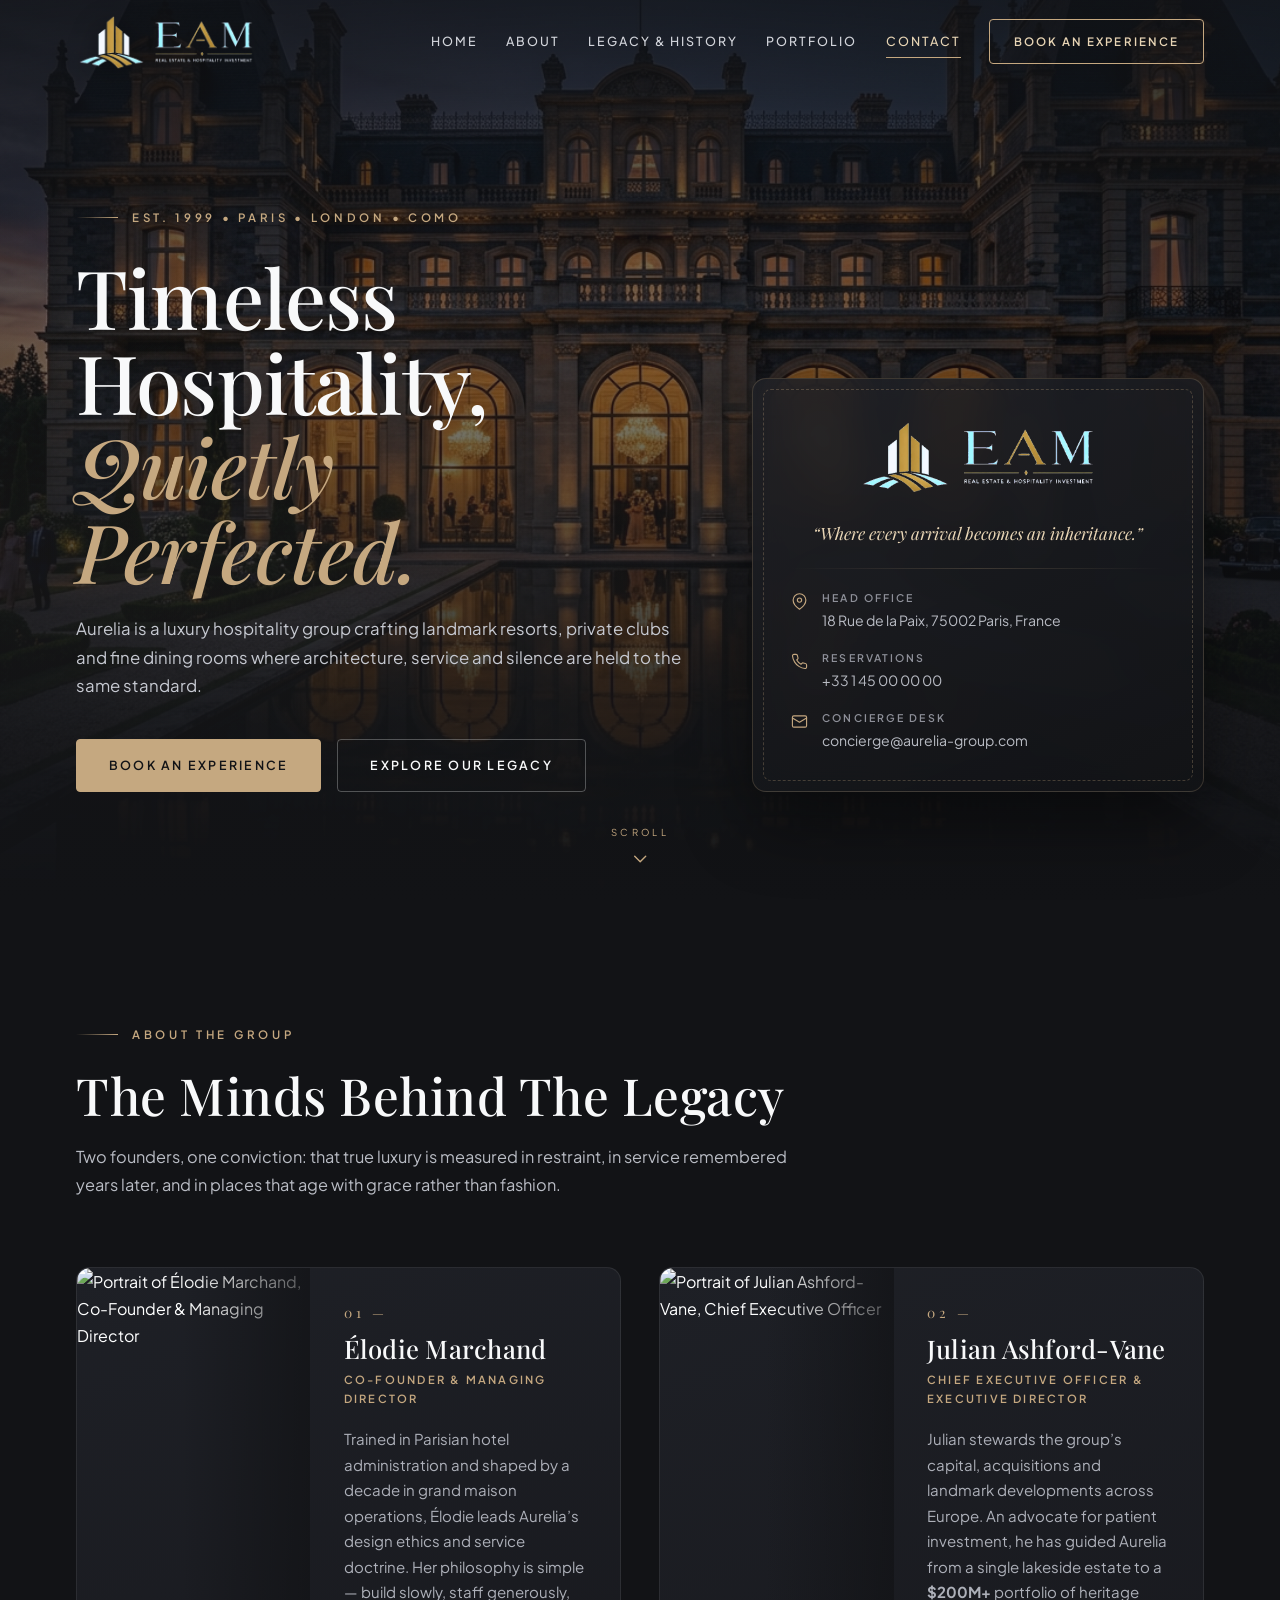
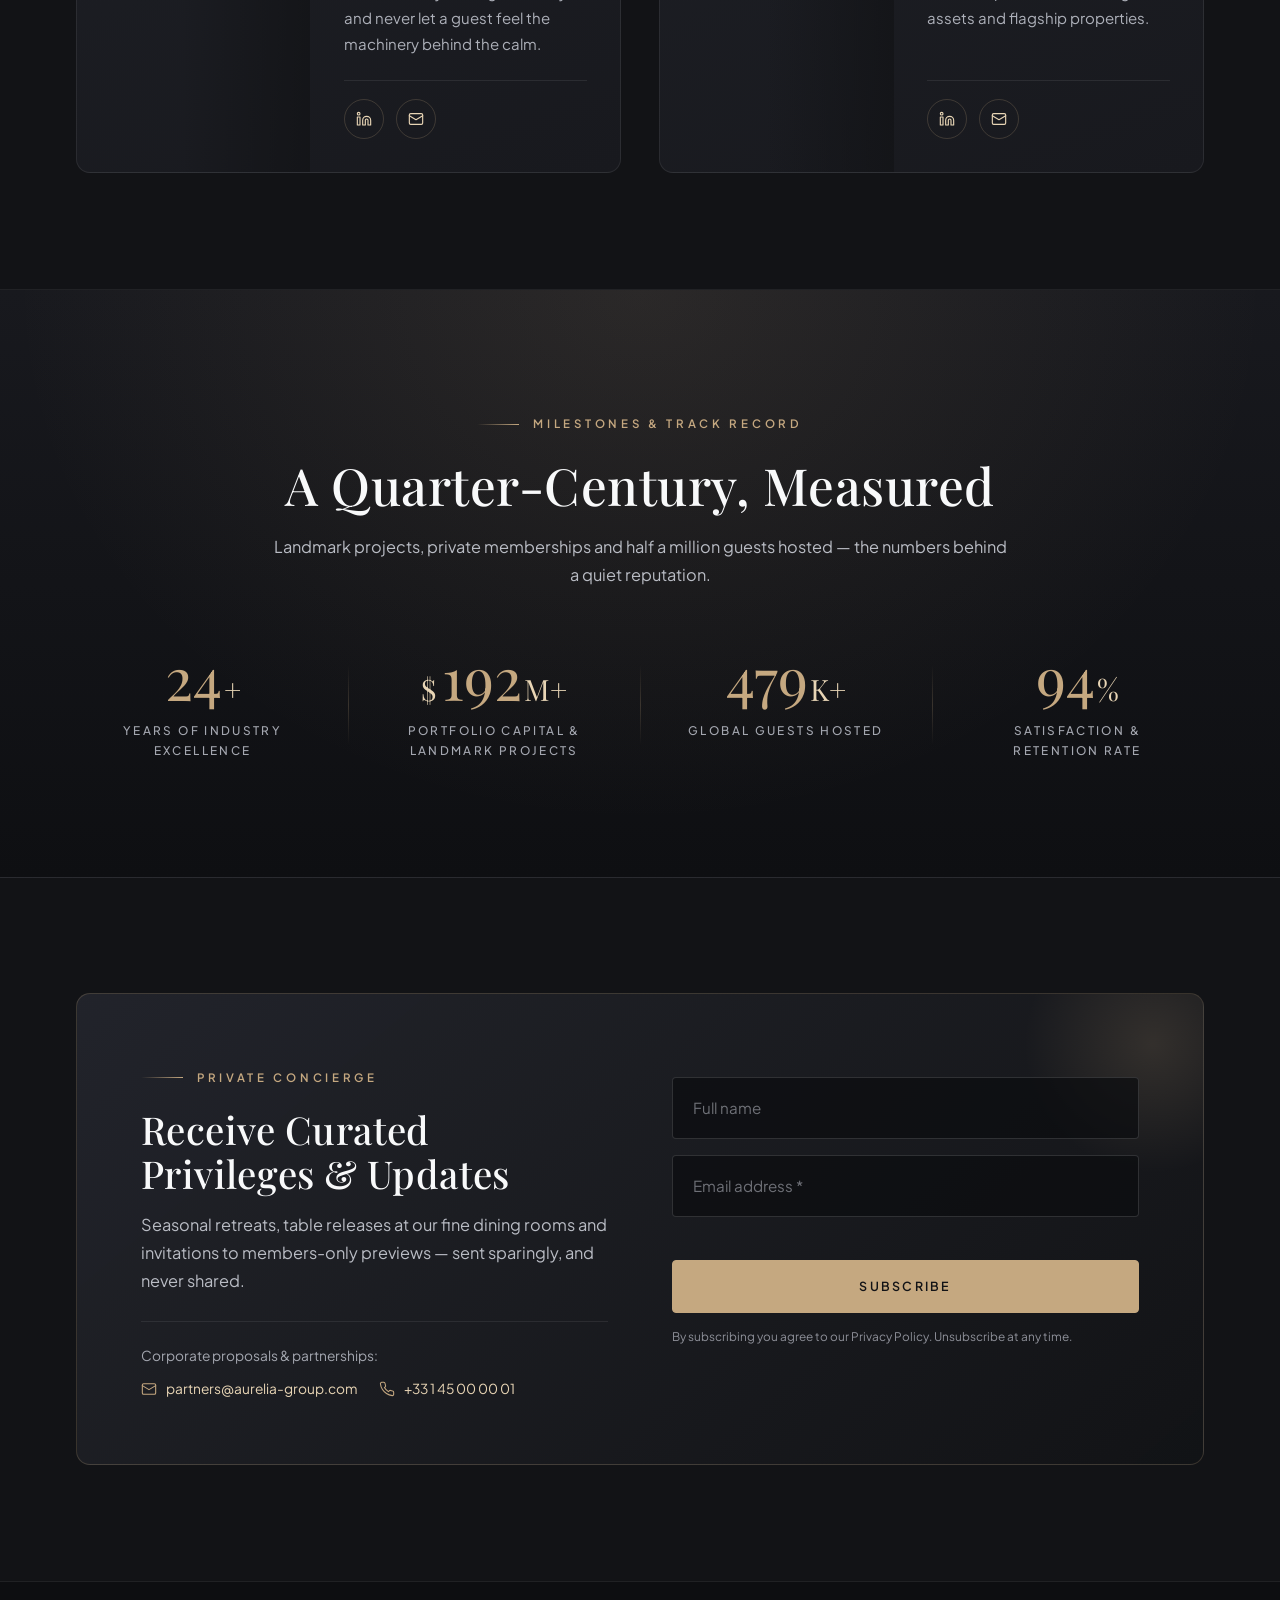
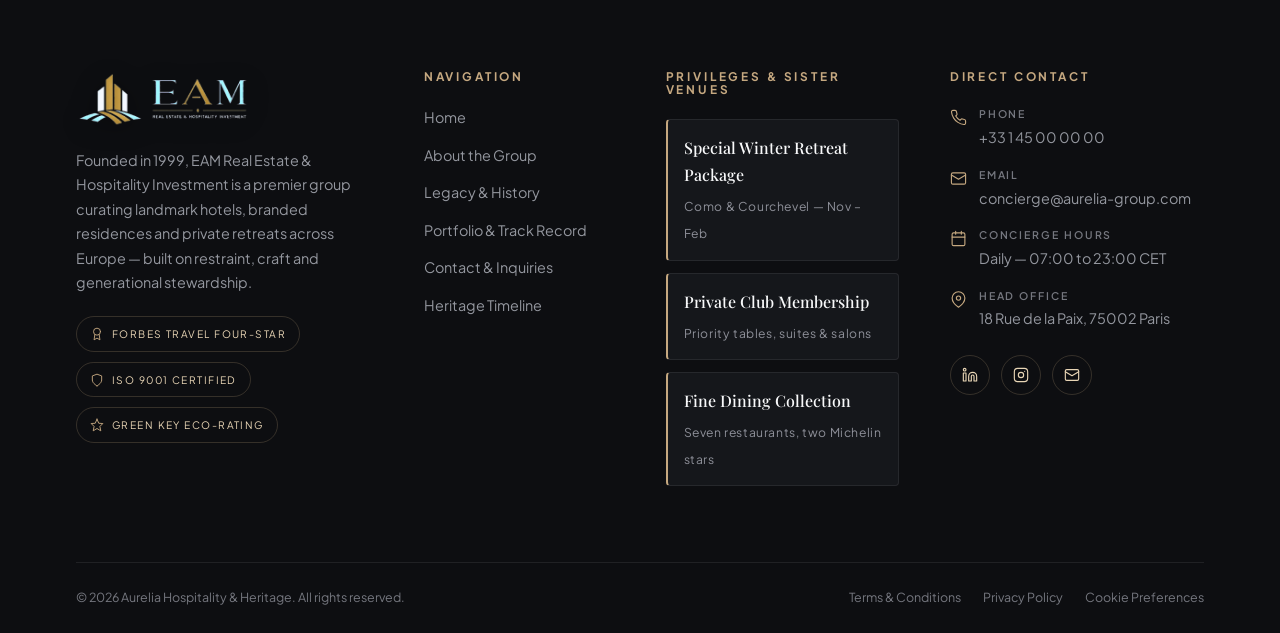
==== index.html @ 0851bfd4 "add" ====
<!DOCTYPE html>
<html lang="en">
<head>
  <meta charset="UTF-8" />
  <meta name="viewport" content="width=device-width, initial-scale=1" />
  <title>Aurelia Hospitality &amp; Heritage &mdash; Quiet Luxury Since 1999</title>
  <meta name="description" content="Aurelia Hospitality &amp; Heritage is a luxury hospitality group delivering landmark resorts, private clubs and fine dining across Paris, London and Como. 25 years of timeless hospitality." />

  <!-- Fonts -->
  <link rel="preconnect" href="https://fonts.googleapis.com" />
  <link rel="preconnect" href="https://fonts.gstatic.com" crossorigin />
  <link href="https://fonts.googleapis.com/css2?family=Playfair+Display:ital,wght@0,400;0,500;0,600;1,400;1,500&family=Plus+Jakarta+Sans:wght@300;400;500;600;700&display=swap" rel="stylesheet" />

  <!-- Styles -->
  <link rel="stylesheet" href="css/style.css" />
  <link rel="stylesheet" href="css/responsive.css" />
  <link rel="icon" href="assets/images/logo.svg" type="image/svg+xml" />
  <noscript>
    <style>.reveal { opacity: 1 !important; transform: none !important; }</style>
  </noscript>
</head>
<body id="top">

  <!-- ============================= HEADER ============================= -->
  <header class="nav" id="navbar">
    <div class="nav__inner">
      <a class="nav__brand" href="index.html" aria-label="EAM Real Estate &amp; Hospitality Investment &mdash; home">
        <img class="nav__logo" src="assets/images/eam-horizontal-platinum-gold.png" alt="EAM Real Estate &amp; Hospitality Investment" width="280" height="66" />
      </a>

      <nav class="nav__menu" id="navMenu" aria-label="Primary">
        <a class="nav__link is-active" href="index.html">Home</a>
        <a class="nav__link" href="#about">About</a>
        <a class="nav__link" href="history.html">Legacy &amp; History</a>
        <a class="nav__link" href="#portfolio">Portfolio</a>
        <a class="nav__link" href="#contact">Contact</a>
        <a class="btn nav__cta" href="#contact">Book an Experience</a>
      </nav>

      <button class="nav__toggle" id="navToggle" type="button" aria-label="Open menu" aria-expanded="false" aria-controls="navMenu">
        <span></span><span></span><span></span>
      </button>
    </div>
  </header>
  <div class="nav__scrim" id="navScrim"></div>

  <main>

    <!-- ============================= HERO ============================= -->
    <section class="hero" id="home">
      <div class="hero__media" role="img" aria-label="Illuminated facade of a luxury hotel at dusk"></div>
      <div class="hero__overlay"></div>

      <div class="container hero__grid">
        <div class="hero__copy">
          <span class="eyebrow">Est. 1999 &bull; Paris &bull; London &bull; Como</span>
          <h1 class="hero__title">
            Timeless Hospitality,
            <em>Quietly Perfected.</em>
          </h1>
          <p class="hero__text">
            Aurelia is a luxury hospitality group crafting landmark resorts, private clubs and
            fine dining rooms where architecture, service and silence are held to the same standard.
          </p>
          <div class="hero__actions">
            <a class="btn btn--solid" href="#contact">Book an Experience</a>
            <a class="btn btn--ghost" href="history.html">Explore Our Legacy</a>
          </div>
        </div>

        <!-- Integrated company info card -->
        <aside class="info-card" aria-label="Company information">
          <div class="info-card__crest">
            <img src="assets/images/eam-horizontal-platinum-gold.png" alt="EAM Real Estate &amp; Hospitality Investment" width="310" height="72" />
          </div>
          <p class="info-card__tagline">&ldquo;Where every arrival becomes an inheritance.&rdquo;</p>
          <div class="info-card__rule"></div>
          <div class="info-card__meta">
            <div class="meta-row">
              <svg viewBox="0 0 24 24" fill="none" stroke="currentColor" stroke-width="1.6" stroke-linecap="round" stroke-linejoin="round" aria-hidden="true"><path d="M21 10c0 7-9 13-9 13s-9-6-9-13a9 9 0 0 1 18 0z"/><circle cx="12" cy="10" r="3"/></svg>
              <div>
                <strong>Head Office</strong>
                18 Rue de la Paix, 75002 Paris, France
              </div>
            </div>
            <div class="meta-row">
              <svg viewBox="0 0 24 24" fill="none" stroke="currentColor" stroke-width="1.6" stroke-linecap="round" stroke-linejoin="round" aria-hidden="true"><path d="M22 16.92v3a2 2 0 0 1-2.18 2 19.79 19.79 0 0 1-8.63-3.07 19.5 19.5 0 0 1-6-6 19.79 19.79 0 0 1-3.07-8.67A2 2 0 0 1 4.11 2h3a2 2 0 0 1 2 1.72 12.84 12.84 0 0 0 .7 2.81 2 2 0 0 1-.45 2.11L8.09 9.91a16 16 0 0 0 6 6l1.27-1.27a2 2 0 0 1 2.11-.45 12.84 12.84 0 0 0 2.81.7A2 2 0 0 1 22 16.92z"/></svg>
              <div>
                <strong>Reservations</strong>
                <a href="tel:+33145000000">+33 1 45 00 00 00</a>
              </div>
            </div>
            <div class="meta-row">
              <svg viewBox="0 0 24 24" fill="none" stroke="currentColor" stroke-width="1.6" stroke-linecap="round" stroke-linejoin="round" aria-hidden="true"><rect x="2" y="4" width="20" height="16" rx="2"/><path d="m22 7-10 6L2 7"/></svg>
              <div>
                <strong>Concierge Desk</strong>
                <a href="mailto:concierge@aurelia-group.com">concierge@aurelia-group.com</a>
              </div>
            </div>
          </div>
        </aside>
      </div>

      <a class="scroll-cue" id="scrollCue" href="#about" aria-label="Scroll to next section">
        <span>Scroll</span>
        <svg viewBox="0 0 24 24" fill="none" stroke="currentColor" stroke-width="1.5" stroke-linecap="round" stroke-linejoin="round" aria-hidden="true"><polyline points="6 9 12 15 18 9"/></svg>
      </a>
    </section>

    <!-- ======================= LEADERSHIP / ABOUT ======================= -->
    <section class="section leadership" id="about">
      <div class="container">
        <header class="leadership__head reveal">
          <span class="eyebrow">About the Group</span>
          <h2 class="section-title">The Minds Behind The Legacy</h2>
          <p class="section-lead">
            Two founders, one conviction: that true luxury is measured in restraint, in service
            remembered years later, and in places that age with grace rather than fashion.
          </p>
        </header>

        <div class="directors">
          <!-- Director 1 -->
          <article class="director reveal">
            <div class="director__photo">
              <img src="https://images.unsplash.com/photo-1573496359142-b8d87734a5a2?auto=format&amp;fit=crop&amp;w=900&amp;q=80"
                   alt="Portrait of &Eacute;lodie Marchand, Co-Founder &amp; Managing Director" loading="lazy" width="600" height="800" />
            </div>
            <div class="director__body">
              <span class="director__index">01 &mdash;</span>
              <h3 class="director__name">&Eacute;lodie Marchand</h3>
              <p class="director__role">Co-Founder &amp; Managing Director</p>
              <p class="director__bio">
                Trained in Parisian hotel administration and shaped by a decade in grand maison
                operations, &Eacute;lodie leads Aurelia&rsquo;s design ethics and service doctrine. Her
                philosophy is simple &mdash; build slowly, staff generously, and never let a guest
                feel the machinery behind the calm.
              </p>
              <div class="director__links">
                <a class="icon-link" href="https://www.linkedin.com/" target="_blank" rel="noopener" aria-label="&Eacute;lodie Marchand on LinkedIn">
                  <svg viewBox="0 0 24 24" fill="none" stroke="currentColor" stroke-width="1.7" stroke-linecap="round" stroke-linejoin="round" aria-hidden="true"><path d="M16 8a6 6 0 0 1 6 6v7h-4v-7a2 2 0 0 0-4 0v7h-4v-7a6 6 0 0 1 6-6z"/><rect x="2" y="9" width="4" height="12"/><circle cx="4" cy="4" r="2"/></svg>
                </a>
                <a class="icon-link" href="mailto:elodie@aurelia-group.com" aria-label="Email &Eacute;lodie Marchand">
                  <svg viewBox="0 0 24 24" fill="none" stroke="currentColor" stroke-width="1.7" stroke-linecap="round" stroke-linejoin="round" aria-hidden="true"><rect x="2" y="4" width="20" height="16" rx="2"/><path d="m22 7-10 6L2 7"/></svg>
                </a>
              </div>
            </div>
          </article>

          <!-- Director 2 -->
          <article class="director reveal">
            <div class="director__photo">
              <img src="https://images.unsplash.com/photo-1560250097-0b93528c311a?auto=format&amp;fit=crop&amp;w=900&amp;q=80"
                   alt="Portrait of Julian Ashford-Vane, Chief Executive Officer" loading="lazy" width="600" height="800" />
            </div>
            <div class="director__body">
              <span class="director__index">02 &mdash;</span>
              <h3 class="director__name">Julian Ashford-Vane</h3>
              <p class="director__role">Chief Executive Officer &amp; Executive Director</p>
              <p class="director__bio">
                Julian stewards the group&rsquo;s capital, acquisitions and landmark developments
                across Europe. An advocate for patient investment, he has guided Aurelia from a
                single lakeside estate to a <strong>$200M+</strong> portfolio of heritage assets
                and flagship properties.
              </p>
              <div class="director__links">
                <a class="icon-link" href="https://www.linkedin.com/" target="_blank" rel="noopener" aria-label="Julian Ashford-Vane on LinkedIn">
                  <svg viewBox="0 0 24 24" fill="none" stroke="currentColor" stroke-width="1.7" stroke-linecap="round" stroke-linejoin="round" aria-hidden="true"><path d="M16 8a6 6 0 0 1 6 6v7h-4v-7a2 2 0 0 0-4 0v7h-4v-7a6 6 0 0 1 6-6z"/><rect x="2" y="9" width="4" height="12"/><circle cx="4" cy="4" r="2"/></svg>
                </a>
                <a class="icon-link" href="mailto:julian@aurelia-group.com" aria-label="Email Julian Ashford-Vane">
                  <svg viewBox="0 0 24 24" fill="none" stroke="currentColor" stroke-width="1.7" stroke-linecap="round" stroke-linejoin="round" aria-hidden="true"><rect x="2" y="4" width="20" height="16" rx="2"/><path d="m22 7-10 6L2 7"/></svg>
                </a>
              </div>
            </div>
          </article>
        </div>
      </div>
    </section>

    <!-- ======================= STATS / TRACK RECORD ======================= -->
    <section class="section stats" id="portfolio">
      <div class="container">
        <header class="stats__head reveal">
          <span class="eyebrow">Milestones &amp; Track Record</span>
          <h2 class="section-title">A Quarter-Century, Measured</h2>
          <p class="section-lead" style="margin-inline:auto;">
            Landmark projects, private memberships and half a million guests hosted &mdash;
            the numbers behind a quiet reputation.
          </p>
        </header>

        <div class="stats__grid" id="counters">
          <div class="stat reveal">
            <p class="stat__value">
              <span class="counter" data-target="25">0</span><span class="stat__suffix">+</span>
            </p>
            <p class="stat__label">Years of Industry Excellence</p>
          </div>
          <div class="stat reveal">
            <p class="stat__value">
              <span class="stat__suffix" style="margin-right:4px;">$</span><span class="counter" data-target="200">0</span><span class="stat__suffix">M+</span>
            </p>
            <p class="stat__label">Portfolio Capital &amp; Landmark Projects</p>
          </div>
          <div class="stat reveal">
            <p class="stat__value">
              <span class="counter" data-target="500">0</span><span class="stat__suffix">K+</span>
            </p>
            <p class="stat__label">Global Guests Hosted</p>
          </div>
          <div class="stat reveal">
            <p class="stat__value">
              <span class="counter" data-target="98">0</span><span class="stat__suffix">%</span>
            </p>
            <p class="stat__label">Satisfaction &amp; Retention Rate</p>
          </div>
        </div>
      </div>
    </section>

    <!-- ==================== NEWSLETTER / CONCIERGE ==================== -->
    <section class="section concierge" id="contact">
      <div class="container">
        <div class="concierge__card reveal">
          <div class="concierge__intro">
            <span class="eyebrow">Private Concierge</span>
            <h2 class="concierge__title">Receive Curated Privileges &amp; Updates</h2>
            <p class="section-lead">
              Seasonal retreats, table releases at our fine dining rooms and invitations to
              members-only previews &mdash; sent sparingly, and never shared.
            </p>
            <div class="concierge__support">
              <span>Corporate proposals &amp; partnerships:</span>
              <a href="mailto:partners@aurelia-group.com">
                <svg viewBox="0 0 24 24" fill="none" stroke="currentColor" stroke-width="1.6" stroke-linecap="round" stroke-linejoin="round" aria-hidden="true"><rect x="2" y="4" width="20" height="16" rx="2"/><path d="m22 7-10 6L2 7"/></svg>
                partners@aurelia-group.com
              </a>
              <a href="tel:+33145000001">
                <svg viewBox="0 0 24 24" fill="none" stroke="currentColor" stroke-width="1.6" stroke-linecap="round" stroke-linejoin="round" aria-hidden="true"><path d="M22 16.92v3a2 2 0 0 1-2.18 2 19.79 19.79 0 0 1-8.63-3.07 19.5 19.5 0 0 1-6-6 19.79 19.79 0 0 1-3.07-8.67A2 2 0 0 1 4.11 2h3a2 2 0 0 1 2 1.72 12.84 12.84 0 0 0 .7 2.81 2 2 0 0 1-.45 2.11L8.09 9.91a16 16 0 0 0 6 6l1.27-1.27a2 2 0 0 1 2.11-.45 12.84 12.84 0 0 0 2.81.7A2 2 0 0 1 22 16.92z"/></svg>
                +33 1 45 00 00 01
              </a>
            </div>
          </div>

          <form class="subscribe" id="newsletterForm" novalidate>
            <div class="field">
              <label for="nlName" style="position:absolute;width:1px;height:1px;overflow:hidden;clip:rect(0 0 0 0);">Full name</label>
              <input type="text" id="nlName" name="name" placeholder="Full name" autocomplete="name" />
            </div>
            <div class="field" id="emailField">
              <label for="nlEmail" style="position:absolute;width:1px;height:1px;overflow:hidden;clip:rect(0 0 0 0);">Email address</label>
              <input type="email" id="nlEmail" name="email" placeholder="Email address *" autocomplete="email" required aria-describedby="emailError" />
              <span class="field__error" id="emailError" role="alert">Please enter a valid email address.</span>
            </div>
            <button class="btn btn--solid" type="submit" style="width:100%;">Subscribe</button>
            <p class="subscribe__note">By subscribing you agree to our Privacy Policy. Unsubscribe at any time.</p>
            <p class="subscribe__status" id="subscribeStatus" role="status" aria-live="polite"></p>
          </form>
        </div>
      </div>
    </section>

  </main>

  <!-- ============================= FOOTER ============================= -->
  <footer class="footer">
    <div class="container">
      <div class="footer__grid">

        <!-- Col 1 - Brand story -->
        <div>
          <div class="footer__brand">
            <img src="assets/images/eam-horizontal-platinum-gold.png" alt="EAM Real Estate &amp; Hospitality Investment" width="280" height="66" />
          </div>
          <p class="footer__about">
            Founded in 1999, EAM Real Estate &amp; Hospitality Investment is a premier group
            curating landmark hotels, branded residences and private retreats across Europe &mdash; built on
            restraint, craft and generational stewardship.
          </p>
          <div class="badges">
            <span class="badge">
              <svg viewBox="0 0 24 24" fill="none" stroke="currentColor" stroke-width="1.6" stroke-linecap="round" stroke-linejoin="round" aria-hidden="true"><circle cx="12" cy="8" r="6"/><path d="M8.2 13.5 7 22l5-3 5 3-1.2-8.5"/></svg>
              Forbes Travel Four-Star
            </span>
            <span class="badge">
              <svg viewBox="0 0 24 24" fill="none" stroke="currentColor" stroke-width="1.6" stroke-linecap="round" stroke-linejoin="round" aria-hidden="true"><path d="M12 22s8-4 8-10V5l-8-3-8 3v7c0 6 8 10 8 10z"/></svg>
              ISO 9001 Certified
            </span>
            <span class="badge">
              <svg viewBox="0 0 24 24" fill="none" stroke="currentColor" stroke-width="1.6" stroke-linecap="round" stroke-linejoin="round" aria-hidden="true"><polygon points="12 2 15 9 22 9.5 17 14.5 18.5 22 12 18 5.5 22 7 14.5 2 9.5 9 9 12 2"/></svg>
              Green Key Eco-Rating
            </span>
          </div>
        </div>

        <!-- Col 2 - Navigation -->
        <div>
          <h4 class="footer__title">Navigation</h4>
          <ul class="footer__list">
            <li><a href="index.html">Home</a></li>
            <li><a href="index.html#about">About the Group</a></li>
            <li><a href="history.html">Legacy &amp; History</a></li>
            <li><a href="index.html#portfolio">Portfolio &amp; Track Record</a></li>
            <li><a href="index.html#contact">Contact &amp; Inquiries</a></li>
            <li><a href="history.html#timeline">Heritage Timeline</a></li>
          </ul>
        </div>

        <!-- Col 3 - Promotions & sister venues -->
        <div>
          <h4 class="footer__title">Privileges &amp; Sister Venues</h4>
          <a class="promo" href="#contact">
            <b>Special Winter Retreat Package</b>
            <span>Como &amp; Courchevel &mdash; Nov &ndash; Feb</span>
          </a>
          <a class="promo" href="#contact">
            <b>Private Club Membership</b>
            <span>Priority tables, suites &amp; salons</span>
          </a>
          <a class="promo" href="#contact">
            <b>Fine Dining Collection</b>
            <span>Seven restaurants, two Michelin stars</span>
          </a>
        </div>

        <!-- Col 4 - Contact -->
        <div>
          <h4 class="footer__title">Direct Contact</h4>
          <ul class="contact-list">
            <li>
              <svg viewBox="0 0 24 24" fill="none" stroke="currentColor" stroke-width="1.6" stroke-linecap="round" stroke-linejoin="round" aria-hidden="true"><path d="M22 16.92v3a2 2 0 0 1-2.18 2 19.79 19.79 0 0 1-8.63-3.07 19.5 19.5 0 0 1-6-6 19.79 19.79 0 0 1-3.07-8.67A2 2 0 0 1 4.11 2h3a2 2 0 0 1 2 1.72 12.84 12.84 0 0 0 .7 2.81 2 2 0 0 1-.45 2.11L8.09 9.91a16 16 0 0 0 6 6l1.27-1.27a2 2 0 0 1 2.11-.45 12.84 12.84 0 0 0 2.81.7A2 2 0 0 1 22 16.92z"/></svg>
              <div>
                <strong>Phone</strong>
                <a href="tel:+33145000000">+33 1 45 00 00 00</a>
              </div>
            </li>
            <li>
              <svg viewBox="0 0 24 24" fill="none" stroke="currentColor" stroke-width="1.6" stroke-linecap="round" stroke-linejoin="round" aria-hidden="true"><rect x="2" y="4" width="20" height="16" rx="2"/><path d="m22 7-10 6L2 7"/></svg>
              <div>
                <strong>Email</strong>
                <a href="mailto:concierge@aurelia-group.com">concierge@aurelia-group.com</a>
              </div>
            </li>
            <li>
              <svg viewBox="0 0 24 24" fill="none" stroke="currentColor" stroke-width="1.6" stroke-linecap="round" stroke-linejoin="round" aria-hidden="true"><rect x="3" y="4" width="18" height="18" rx="2"/><path d="M16 2v4M8 2v4M3 10h18"/></svg>
              <div>
                <strong>Concierge Hours</strong>
                Daily &mdash; 07:00 to 23:00 CET
              </div>
            </li>
            <li>
              <svg viewBox="0 0 24 24" fill="none" stroke="currentColor" stroke-width="1.6" stroke-linecap="round" stroke-linejoin="round" aria-hidden="true"><path d="M21 10c0 7-9 13-9 13s-9-6-9-13a9 9 0 0 1 18 0z"/><circle cx="12" cy="10" r="3"/></svg>
              <div>
                <strong>Head Office</strong>
                18 Rue de la Paix, 75002 Paris
              </div>
            </li>
          </ul>

          <div class="socials">
            <a class="icon-link" href="https://www.linkedin.com/" target="_blank" rel="noopener" aria-label="Aurelia on LinkedIn">
              <svg viewBox="0 0 24 24" fill="none" stroke="currentColor" stroke-width="1.7" stroke-linecap="round" stroke-linejoin="round" aria-hidden="true"><path d="M16 8a6 6 0 0 1 6 6v7h-4v-7a2 2 0 0 0-4 0v7h-4v-7a6 6 0 0 1 6-6z"/><rect x="2" y="9" width="4" height="12"/><circle cx="4" cy="4" r="2"/></svg>
            </a>
            <a class="icon-link" href="https://www.instagram.com/" target="_blank" rel="noopener" aria-label="Aurelia on Instagram">
              <svg viewBox="0 0 24 24" fill="none" stroke="currentColor" stroke-width="1.7" stroke-linecap="round" stroke-linejoin="round" aria-hidden="true"><rect x="2" y="2" width="20" height="20" rx="5"/><circle cx="12" cy="12" r="4"/><line x1="17.5" y1="6.5" x2="17.5" y2="6.5"/></svg>
            </a>
            <a class="icon-link" href="mailto:concierge@aurelia-group.com" aria-label="Email Aurelia">
              <svg viewBox="0 0 24 24" fill="none" stroke="currentColor" stroke-width="1.7" stroke-linecap="round" stroke-linejoin="round" aria-hidden="true"><rect x="2" y="4" width="20" height="16" rx="2"/><path d="m22 7-10 6L2 7"/></svg>
            </a>
          </div>
        </div>
      </div>

      <div class="footer__bottom">
        <p>&copy; <span id="year">2026</span> Aurelia Hospitality &amp; Heritage. All rights reserved.</p>
        <div class="footer__legal">
          <a href="#">Terms &amp; Conditions</a>
          <a href="#">Privacy Policy</a>
          <a href="#">Cookie Preferences</a>
        </div>
      </div>
    </div>
  </footer>

  <script src="js/main.js" defer></script>
  <script src="js/newsletter.js" defer></script>
</body>
</html>
---- css/style.css ----
/* =========================================================
   AURELIA HOSPITALITY & HERITAGE
   Global stylesheet - design tokens, resets & core layout
   ========================================================= */

/* ---------------------------------------------
   1. Design Tokens
   --------------------------------------------- */
:root {
  /* Palette - quiet luxury */
  --ink: #121316;
  --ink-2: #18191e;
  --ink-3: #1e2026;
  --ink-4: #24262d;
  --gold: #c5a880;
  --gold-2: #d4af37;
  --gold-soft: #e8d5b5;
  --paper: #f8f9fa;
  --muted: #8e9099;
  --line: rgba(197, 168, 128, 0.22);
  --line-soft: rgba(248, 249, 250, 0.08);

  /* Typography */
  --font-display: "Playfair Display", "Cormorant Garamond", Georgia, serif;
  --font-body: "Plus Jakarta Sans", "Inter", -apple-system, BlinkMacSystemFont, "Segoe UI", sans-serif;

  /* Metrics */
  --nav-h: 84px;
  --container: 1240px;
  --gutter: clamp(20px, 5vw, 56px);
  --section-y: clamp(72px, 9vw, 124px);
  --radius: 4px;
  --radius-lg: 14px;

  /* Motion */
  --ease: cubic-bezier(0.16, 1, 0.3, 1);
  --fast: 0.3s var(--ease);
}

/* ---------------------------------------------
   2. Reset & Base
   --------------------------------------------- */
*,
*::before,
*::after {
  box-sizing: border-box;
  margin: 0;
  padding: 0;
}

html {
  scroll-behavior: smooth;
  scroll-padding-top: var(--nav-h);
  -webkit-text-size-adjust: 100%;
}

body {
  background: var(--ink);
  color: var(--paper);
  font-family: var(--font-body);
  font-size: 16px;
  line-height: 1.7;
  font-weight: 400;
  overflow-x: hidden;
  -webkit-font-smoothing: antialiased;
  -moz-osx-font-smoothing: grayscale;
}

img,
svg {
  display: block;
  max-width: 100%;
}

a {
  color: inherit;
  text-decoration: none;
  transition: color var(--fast);
}

button,
input {
  font: inherit;
  color: inherit;
}

ul {
  list-style: none;
}

::selection {
  background: var(--gold);
  color: var(--ink);
}

:focus-visible {
  outline: 2px solid var(--gold);
  outline-offset: 3px;
}

/* ---------------------------------------------
   3. Typography Utilities
   --------------------------------------------- */
h1,
h2,
h3,
h4 {
  font-family: var(--font-display);
  font-weight: 500;
  line-height: 1.15;
  letter-spacing: 0.01em;
}

.eyebrow {
  display: inline-flex;
  align-items: center;
  gap: 14px;
  font-size: 0.72rem;
  font-weight: 600;
  letter-spacing: 0.32em;
  text-transform: uppercase;
  color: var(--gold);
}

.eyebrow::before {
  content: "";
  width: 42px;
  height: 1px;
  background: linear-gradient(90deg, transparent, var(--gold));
}

.section-title {
  font-size: clamp(2rem, 4vw, 3.2rem);
  margin: 22px 0 18px;
}

.section-lead {
  color: #b9bcc4;
  max-width: 62ch;
  font-size: 1.02rem;
}

.center {
  text-align: center;
}

.center .eyebrow::before {
  display: none;
}

.center .section-lead {
  margin-inline: auto;
}

/* ---------------------------------------------
   4. Layout
   --------------------------------------------- */
.container {
  width: 100%;
  max-width: var(--container);
  margin-inline: auto;
  padding-inline: var(--gutter);
}

.section {
  padding-block: var(--section-y);
  position: relative;
}

.hairline {
  height: 1px;
  border: 0;
  background: linear-gradient(90deg, transparent, var(--line), transparent);
}

/* ---------------------------------------------
   5. Buttons
   --------------------------------------------- */
.btn {
  --btn-bg: transparent;
  display: inline-flex;
  align-items: center;
  justify-content: center;
  gap: 10px;
  padding: 15px 32px;
  border: 1px solid var(--gold);
  border-radius: var(--radius);
  background: var(--btn-bg);
  color: var(--gold-soft);
  font-size: 0.78rem;
  font-weight: 600;
  letter-spacing: 0.18em;
  text-transform: uppercase;
  cursor: pointer;
  white-space: nowrap;
  transition: background var(--fast), color var(--fast), border-color var(--fast),
    transform var(--fast), box-shadow var(--fast);
}

.btn:hover {
  background: var(--gold);
  color: var(--ink);
  transform: translateY(-2px);
  box-shadow: 0 14px 34px rgba(197, 168, 128, 0.22);
}

.btn--solid {
  background: var(--gold);
  color: var(--ink);
}

.btn--solid:hover {
  background: var(--gold-soft);
  border-color: var(--gold-soft);
}

.btn--ghost {
  border-color: rgba(248, 249, 250, 0.28);
  color: var(--paper);
}

.btn--ghost:hover {
  background: var(--paper);
  border-color: var(--paper);
  color: var(--ink);
}

/* ---------------------------------------------
   6. Header / Navigation
   --------------------------------------------- */
.nav {
  position: fixed;
  inset: 0 0 auto 0;
  z-index: 100;
  height: var(--nav-h);
  display: flex;
  align-items: center;
  background: transparent;
  border-bottom: 1px solid transparent;
  transition: background var(--fast), border-color var(--fast), height var(--fast),
    backdrop-filter var(--fast);
}

.nav.is-scrolled {
  height: 70px;
  background: rgba(18, 19, 22, 0.72);
  -webkit-backdrop-filter: blur(18px) saturate(140%);
  backdrop-filter: blur(18px) saturate(140%);
  border-bottom-color: var(--line-soft);
}

.nav__inner {
  width: 100%;
  max-width: var(--container);
  margin-inline: auto;
  padding-inline: var(--gutter);
  display: flex;
  align-items: center;
  justify-content: space-between;
  gap: 24px;
}

.nav__brand {
  display: flex;
  align-items: center;
  gap: 16px;
  min-width: 0;
  text-decoration: none;
}

.nav__brand .nav__logo {
  height: 60px;
  width: auto;
  max-width: 320px;
  object-fit: contain;
  display: block;
  transition: transform var(--fast), height var(--fast), filter var(--fast);
  filter: drop-shadow(0 4px 14px rgba(0, 0, 0, 0.45));
}

.nav.is-scrolled .nav__brand .nav__logo {
  height: 48px;
  max-width: 270px;
}

.nav__brand:hover .nav__logo {
  transform: translateY(-1px) scale(1.02);
  filter: drop-shadow(0 6px 18px rgba(212, 175, 55, 0.28));
}

.nav__brand img {
  width: auto;
  height: 60px;
  max-width: 320px;
  flex: none;
}

.nav__menu {
  display: flex;
  align-items: center;
  gap: clamp(16px, 2.2vw, 34px);
}

.nav__link {
  position: relative;
  font-size: 0.78rem;
  font-weight: 500;
  letter-spacing: 0.16em;
  text-transform: uppercase;
  color: #d3d5db;
  padding-block: 6px;
}

.nav__link::after {
  content: "";
  position: absolute;
  left: 0;
  bottom: 0;
  width: 0;
  height: 1px;
  background: var(--gold);
  transition: width var(--fast);
}

.nav__link:hover,
.nav__link.is-active {
  color: var(--gold-soft);
}

.nav__link:hover::after,
.nav__link.is-active::after {
  width: 100%;
}

.nav__cta {
  padding: 12px 24px;
  font-size: 0.72rem;
}

.nav__toggle {
  display: none;
  width: 46px;
  height: 46px;
  border: 1px solid var(--line);
  border-radius: var(--radius);
  background: rgba(24, 25, 30, 0.6);
  cursor: pointer;
  position: relative;
  flex: none;
}

.nav__toggle span {
  position: absolute;
  left: 13px;
  width: 20px;
  height: 1.5px;
  background: var(--gold-soft);
  transition: transform var(--fast), opacity var(--fast);
}

.nav__toggle span:nth-child(1) {
  top: 17px;
}
.nav__toggle span:nth-child(2) {
  top: 23px;
}
.nav__toggle span:nth-child(3) {
  top: 29px;
}

body.menu-open .nav__toggle span:nth-child(1) {
  transform: translateY(6px) rotate(45deg);
}
body.menu-open .nav__toggle span:nth-child(2) {
  opacity: 0;
}
body.menu-open .nav__toggle span:nth-child(3) {
  transform: translateY(-6px) rotate(-45deg);
}

.nav__scrim {
  position: fixed;
  inset: 0;
  background: rgba(6, 7, 9, 0.62);
  -webkit-backdrop-filter: blur(4px);
  backdrop-filter: blur(4px);
  opacity: 0;
  visibility: hidden;
  transition: opacity var(--fast), visibility var(--fast);
  z-index: 90;
}

body.menu-open .nav__scrim {
  opacity: 1;
  visibility: visible;
}

/* ---------------------------------------------
   7. Hero
   --------------------------------------------- */
.hero {
  position: relative;
  min-height: 100vh;
  min-height: 100svh;
  display: flex;
  align-items: flex-end;
  padding-top: var(--nav-h);
  padding-bottom: clamp(96px, 12vh, 150px);
  overflow: hidden;
}

.hero__media {
  position: absolute;
  inset: 0;
  z-index: -2;
  background: #0c0d10 url("../assets/images/hero-bg.jpg")
    center/cover no-repeat;
  transform: scale(1.04);
  animation: heroZoom 22s var(--ease) forwards;
}

@keyframes heroZoom {
  to {
    transform: scale(1);
  }
}

.hero__overlay {
  position: absolute;
  inset: 0;
  z-index: -1;
  background: linear-gradient(
      180deg,
      rgba(18, 19, 22, 0.86) 0%,
      rgba(18, 19, 22, 0.5) 38%,
      rgba(18, 19, 22, 0.88) 82%,
      var(--ink) 100%
    ),
    radial-gradient(120% 80% at 15% 70%, rgba(197, 168, 128, 0.14), transparent 60%),
    radial-gradient(100% 100% at 50% 50%, transparent 35%, rgba(9, 10, 12, 0.72) 100%);
}

.hero__grid {
  width: 100%;
  display: grid;
  grid-template-columns: minmax(0, 1.15fr) minmax(0, 0.85fr);
  gap: clamp(32px, 5vw, 72px);
  align-items: end;
}

.hero__title {
  font-size: clamp(2.6rem, 6.4vw, 5.1rem);
  line-height: 1.04;
  letter-spacing: -0.01em;
  margin: 26px 0 22px;
}

.hero__title em {
  font-style: italic;
  color: var(--gold);
  display: block;
}

.hero__text {
  color: #c6c9d1;
  max-width: 54ch;
  font-size: 1.05rem;
}

.hero__actions {
  display: flex;
  flex-wrap: wrap;
  gap: 16px;
  margin-top: 38px;
}

/* Company info card */
.info-card {
  position: relative;
  padding: clamp(28px, 3vw, 40px);
  background: linear-gradient(155deg, rgba(30, 32, 38, 0.86), rgba(18, 19, 22, 0.9));
  -webkit-backdrop-filter: blur(16px);
  backdrop-filter: blur(16px);
  border: 1px solid var(--line);
  border-radius: var(--radius-lg);
  box-shadow: 0 30px 70px rgba(0, 0, 0, 0.45);
}

.info-card::before {
  content: "";
  position: absolute;
  inset: 10px;
  border: 1px dashed rgba(197, 168, 128, 0.28);
  border-radius: 8px;
  pointer-events: none;
}

.info-card__crest {
  display: flex;
  justify-content: center;
  margin-bottom: 22px;
}

.info-card__crest img {
  width: min(240px, 76%);
  height: auto;
}

.info-card__rule {
  height: 1px;
  background: linear-gradient(90deg, transparent, var(--line), transparent);
  margin: 20px 0;
}

.info-card__tagline {
  text-align: center;
  font-family: var(--font-display);
  font-style: italic;
  font-size: 1.06rem;
  color: var(--gold-soft);
}

.info-card__meta {
  display: grid;
  gap: 16px;
  margin-top: 6px;
}

.meta-row {
  display: flex;
  align-items: flex-start;
  gap: 14px;
  font-size: 0.88rem;
  color: #b9bcc4;
}

.meta-row svg {
  width: 17px;
  height: 17px;
  flex: none;
  margin-top: 4px;
  color: var(--gold);
}

.meta-row strong {
  display: block;
  font-size: 0.66rem;
  font-weight: 600;
  letter-spacing: 0.2em;
  text-transform: uppercase;
  color: var(--muted);
  margin-bottom: 2px;
}

.meta-row a:hover {
  color: var(--gold-soft);
}

/* Scroll indicator */
.scroll-cue {
  position: absolute;
  left: 50%;
  bottom: 30px;
  transform: translateX(-50%);
  display: flex;
  flex-direction: column;
  align-items: center;
  gap: 8px;
  color: var(--gold);
  font-size: 0.6rem;
  letter-spacing: 0.34em;
  text-transform: uppercase;
  transition: opacity var(--fast), visibility var(--fast);
}

.scroll-cue svg {
  width: 22px;
  height: 22px;
  animation: cueBounce 2.2s var(--ease) infinite;
}

.scroll-cue.is-hidden {
  opacity: 0;
  visibility: hidden;
}

@keyframes cueBounce {
  0%,
  100% {
    transform: translateY(0);
    opacity: 0.5;
  }
  50% {
    transform: translateY(9px);
    opacity: 1;
  }
}

/* ---------------------------------------------
   8. Leadership
   --------------------------------------------- */
.leadership {
  background: var(--ink);
}

.leadership__head {
  max-width: 760px;
  margin-bottom: clamp(44px, 6vw, 68px);
}

.directors {
  display: grid;
  grid-template-columns: repeat(2, minmax(0, 1fr));
  gap: clamp(24px, 3vw, 40px);
}

.director {
  position: relative;
  display: grid;
  grid-template-columns: minmax(0, 0.86fr) minmax(0, 1.14fr);
  background: linear-gradient(160deg, var(--ink-3), var(--ink-2));
  border: 1px solid var(--line-soft);
  border-radius: var(--radius-lg);
  overflow: hidden;
  transition: border-color var(--fast), transform var(--fast), box-shadow var(--fast);
}

.director:hover {
  border-color: var(--line);
  transform: translateY(-6px);
  box-shadow: 0 32px 60px rgba(0, 0, 0, 0.4);
}

.director__photo {
  position: relative;
  overflow: hidden;
  min-height: 340px;
}

.director__photo img {
  width: 100%;
  height: 100%;
  object-fit: cover;
  filter: grayscale(35%) contrast(1.05);
  transition: transform 0.7s var(--ease), filter var(--fast);
}

.director:hover .director__photo img {
  transform: scale(1.07);
  filter: grayscale(0%) contrast(1.05);
}

.director__photo::after {
  content: "";
  position: absolute;
  inset: 0;
  background: linear-gradient(90deg, transparent 45%, rgba(18, 19, 22, 0.75) 100%);
}

.director__body {
  padding: clamp(26px, 2.6vw, 38px);
  display: flex;
  flex-direction: column;
}

.director__index {
  font-family: var(--font-display);
  font-size: 0.86rem;
  letter-spacing: 0.3em;
  color: var(--gold);
}

.director__name {
  font-size: clamp(1.4rem, 2vw, 1.85rem);
  margin: 10px 0 6px;
}

.director__role {
  font-size: 0.7rem;
  font-weight: 600;
  letter-spacing: 0.2em;
  text-transform: uppercase;
  color: var(--gold);
}

.director__bio {
  color: #adb0b9;
  font-size: 0.94rem;
  margin: 18px 0 24px;
  flex: 1;
}

.director__links {
  display: flex;
  gap: 12px;
  padding-top: 18px;
  border-top: 1px solid var(--line-soft);
}

.icon-link {
  display: inline-flex;
  align-items: center;
  justify-content: center;
  gap: 8px;
  width: 40px;
  height: 40px;
  border: 1px solid var(--line);
  border-radius: 50%;
  color: var(--gold-soft);
  font-size: 0.72rem;
  transition: background var(--fast), color var(--fast), transform var(--fast);
}

.icon-link svg {
  width: 16px;
  height: 16px;
}

.icon-link:hover {
  background: var(--gold);
  color: var(--ink);
  transform: translateY(-3px);
}

/* ---------------------------------------------
   9. Stats / Track Record
   --------------------------------------------- */
.stats {
  position: relative;
  background: linear-gradient(180deg, var(--ink-2), #0e0f12);
  border-block: 1px solid var(--line-soft);
  overflow: hidden;
}

.stats::before {
  content: "";
  position: absolute;
  inset: 0;
  background: radial-gradient(70% 130% at 50% 0%, rgba(197, 168, 128, 0.11), transparent 70%);
  pointer-events: none;
}

.stats__head {
  position: relative;
  text-align: center;
  margin-bottom: clamp(40px, 5vw, 60px);
}

.stats__grid {
  position: relative;
  display: grid;
  grid-template-columns: repeat(4, minmax(0, 1fr));
  gap: clamp(20px, 3vw, 40px);
}

.stat {
  position: relative;
  text-align: center;
  padding-inline: clamp(8px, 1.5vw, 22px);
}

.stat + .stat::before {
  content: "";
  position: absolute;
  left: calc(-1 * clamp(10px, 1.5vw, 20px));
  top: 14%;
  height: 72%;
  width: 1px;
  background: linear-gradient(180deg, transparent, var(--line), transparent);
}

.stat__value {
  font-family: var(--font-display);
  font-size: clamp(2.4rem, 4.6vw, 3.7rem);
  line-height: 1;
  color: var(--gold);
  display: flex;
  align-items: baseline;
  justify-content: center;
  gap: 2px;
}

.stat__suffix {
  font-size: 0.5em;
  color: var(--gold-soft);
}

.stat__label {
  margin-top: 14px;
  font-size: 0.74rem;
  font-weight: 500;
  letter-spacing: 0.2em;
  text-transform: uppercase;
  color: #a4a7b0;
}

/* ---------------------------------------------
   10. Newsletter / Concierge
   --------------------------------------------- */
.concierge {
  background: var(--ink);
}

.concierge__card {
  position: relative;
  display: grid;
  grid-template-columns: minmax(0, 1fr) minmax(0, 1fr);
  gap: clamp(30px, 5vw, 70px);
  align-items: center;
  padding: clamp(34px, 5vw, 68px);
  background: linear-gradient(140deg, rgba(36, 38, 45, 0.9), rgba(18, 19, 22, 0.95));
  border: 1px solid var(--line);
  border-radius: var(--radius-lg);
  overflow: hidden;
}

.concierge__card::after {
  content: "";
  position: absolute;
  right: -80px;
  top: -80px;
  width: 260px;
  height: 260px;
  border-radius: 50%;
  background: radial-gradient(circle, rgba(197, 168, 128, 0.16), transparent 70%);
  pointer-events: none;
}

.concierge__title {
  font-size: clamp(1.7rem, 3vw, 2.5rem);
  margin: 20px 0 16px;
}

.concierge__support {
  display: flex;
  flex-wrap: wrap;
  align-items: center;
  gap: 10px 22px;
  margin-top: 26px;
  padding-top: 22px;
  border-top: 1px solid var(--line-soft);
  font-size: 0.86rem;
  color: #a4a7b0;
}

.concierge__support a {
  display: inline-flex;
  align-items: center;
  gap: 9px;
  color: var(--gold-soft);
}

.concierge__support a svg {
  width: 16px;
  height: 16px;
  color: var(--gold);
}

.concierge__support a:hover {
  color: var(--gold);
}

/* Form */
.subscribe {
  position: relative;
  z-index: 1;
}

.field {
  position: relative;
  margin-bottom: 16px;
}

.field input {
  width: 100%;
  padding: 17px 20px;
  background: rgba(12, 13, 16, 0.72);
  border: 1px solid rgba(248, 249, 250, 0.14);
  border-radius: var(--radius);
  font-size: 0.95rem;
  transition: border-color var(--fast), box-shadow var(--fast), background var(--fast);
}

.field input::placeholder {
  color: #6f7178;
}

.field input:focus {
  outline: none;
  border-color: var(--gold);
  background: rgba(12, 13, 16, 0.95);
  box-shadow: 0 0 0 4px rgba(197, 168, 128, 0.12);
}

.field.is-invalid input {
  border-color: #d1615a;
  box-shadow: 0 0 0 4px rgba(209, 97, 90, 0.12);
}

.field__error {
  display: block;
  min-height: 18px;
  margin-top: 7px;
  font-size: 0.74rem;
  letter-spacing: 0.04em;
  color: #e18680;
  opacity: 0;
  transform: translateY(-4px);
  transition: opacity var(--fast), transform var(--fast);
}

.field.is-invalid .field__error {
  opacity: 1;
  transform: translateY(0);
}

.subscribe__row {
  display: flex;
  gap: 12px;
}

.subscribe__row .field {
  flex: 1;
  margin-bottom: 0;
}

.subscribe__note {
  margin-top: 14px;
  font-size: 0.74rem;
  color: var(--muted);
}

.subscribe__status {
  margin-top: 14px;
  min-height: 20px;
  font-size: 0.82rem;
  color: var(--gold-soft);
}

/* ---------------------------------------------
   11. Footer
   --------------------------------------------- */
.footer {
  background: #0d0e11;
  border-top: 1px solid var(--line-soft);
  padding-top: clamp(56px, 7vw, 88px);
}

.footer__grid {
  display: grid;
  grid-template-columns: 1.4fr 0.9fr 1.1fr 1.2fr;
  gap: clamp(28px, 4vw, 54px);
  padding-bottom: clamp(44px, 5vw, 64px);
}

.footer__brand {
  display: flex;
  align-items: center;
  gap: 12px;
  margin-bottom: 20px;
}

.footer__brand img {
  width: auto;
  height: 58px;
  max-width: 290px;
  object-fit: contain;
  filter: drop-shadow(0 4px 12px rgba(0, 0, 0, 0.4));
}

.footer__brand span {
  font-family: var(--font-display);
  font-size: 1.1rem;
  letter-spacing: 0.2em;
}

.footer__about {
  color: #94979f;
  font-size: 0.9rem;
  max-width: 42ch;
}

.badges {
  display: flex;
  flex-wrap: wrap;
  gap: 10px;
  margin-top: 22px;
}

.badge {
  display: inline-flex;
  align-items: center;
  gap: 8px;
  padding: 8px 13px;
  border: 1px solid var(--line);
  border-radius: 999px;
  font-size: 0.64rem;
  letter-spacing: 0.14em;
  text-transform: uppercase;
  color: var(--gold-soft);
}

.badge svg {
  width: 14px;
  height: 14px;
  color: var(--gold);
}

.footer__title {
  font-family: var(--font-body);
  font-size: 0.74rem;
  font-weight: 700;
  letter-spacing: 0.24em;
  text-transform: uppercase;
  color: var(--gold);
  margin-bottom: 22px;
}

.footer__list {
  display: grid;
  gap: 13px;
  font-size: 0.9rem;
  color: #94979f;
}

.footer__list a:hover {
  color: var(--gold-soft);
  padding-left: 5px;
}

.footer__list li {
  transition: padding var(--fast);
}

.promo {
  display: block;
  padding: 14px 16px;
  margin-bottom: 12px;
  border: 1px solid var(--line-soft);
  border-left: 2px solid var(--gold);
  border-radius: var(--radius);
  background: rgba(30, 32, 38, 0.5);
  transition: background var(--fast), border-color var(--fast), transform var(--fast);
}

.promo:hover {
  background: rgba(36, 38, 45, 0.9);
  transform: translateX(5px);
}

.promo b {
  display: block;
  font-family: var(--font-display);
  font-weight: 500;
  font-size: 1rem;
  color: var(--paper);
  margin-bottom: 3px;
}

.promo span {
  font-size: 0.76rem;
  color: var(--muted);
  letter-spacing: 0.05em;
}

.contact-list {
  display: grid;
  gap: 16px;
  font-size: 0.9rem;
  color: #94979f;
}

.contact-list li {
  display: flex;
  gap: 12px;
  align-items: flex-start;
}

.contact-list svg {
  width: 17px;
  height: 17px;
  flex: none;
  margin-top: 4px;
  color: var(--gold);
}

.contact-list strong {
  display: block;
  font-size: 0.66rem;
  font-weight: 600;
  letter-spacing: 0.18em;
  text-transform: uppercase;
  color: #75777f;
  margin-bottom: 2px;
}

.contact-list a:hover {
  color: var(--gold-soft);
}

.socials {
  display: flex;
  gap: 11px;
  margin-top: 24px;
}

.footer__bottom {
  display: flex;
  flex-wrap: wrap;
  align-items: center;
  justify-content: space-between;
  gap: 14px;
  padding-block: 24px;
  border-top: 1px solid var(--line-soft);
  font-size: 0.78rem;
  color: #75777f;
}

.footer__legal {
  display: flex;
  flex-wrap: wrap;
  gap: 22px;
}

.footer__legal a:hover {
  color: var(--gold-soft);
}

/* ---------------------------------------------
   12. History page
   --------------------------------------------- */
.page-hero {
  position: relative;
  min-height: 72vh;
  display: flex;
  align-items: center;
  padding-top: calc(var(--nav-h) + 60px);
  padding-bottom: clamp(60px, 8vw, 100px);
  overflow: hidden;
}

.page-hero__media {
  position: absolute;
  inset: 0;
  z-index: -2;
  background: #0c0d10 center/cover no-repeat;
}

.page-hero--heritage .page-hero__media {
  background-image: url("https://images.unsplash.com/photo-1445019980597-93fa8acb246c?auto=format&fit=crop&w=2100&q=80");
  background-position: center 40%;
}

.page-hero__overlay {
  position: absolute;
  inset: 0;
  z-index: -1;
  background: linear-gradient(180deg, rgba(18, 19, 22, 0.9), rgba(18, 19, 22, 0.62) 45%, var(--ink) 100%),
    radial-gradient(90% 70% at 20% 60%, rgba(197, 168, 128, 0.14), transparent 65%);
}

.page-hero__inner {
  max-width: 900px;
}

.page-hero__title {
  font-size: clamp(2.4rem, 5.6vw, 4.4rem);
  line-height: 1.06;
  margin: 24px 0 22px;
}

.page-hero__title em {
  font-style: italic;
  color: var(--gold);
}

.page-hero__text {
  color: #c2c5cd;
  font-size: 1.05rem;
  max-width: 66ch;
}

.breadcrumb {
  display: flex;
  gap: 10px;
  align-items: center;
  font-size: 0.72rem;
  letter-spacing: 0.2em;
  text-transform: uppercase;
  color: var(--muted);
}

.breadcrumb a:hover {
  color: var(--gold-soft);
}

.breadcrumb span {
  color: var(--gold);
}

/* Timeline */
.timeline {
  position: relative;
  margin-top: clamp(40px, 5vw, 60px);
}

.timeline::before {
  content: "";
  position: absolute;
  left: 50%;
  top: 0;
  bottom: 0;
  width: 1px;
  transform: translateX(-50%);
  background: linear-gradient(180deg, transparent, var(--line) 8%, var(--line) 92%, transparent);
}

.timeline__item {
  position: relative;
  width: calc(50% - clamp(34px, 5vw, 74px));
  margin-bottom: clamp(38px, 5vw, 64px);
}

.timeline__item:nth-child(odd) {
  margin-right: auto;
}

.timeline__item:nth-child(even) {
  margin-left: auto;
}

.timeline__dot {
  position: absolute;
  top: 34px;
  width: 15px;
  height: 15px;
  border-radius: 50%;
  background: var(--ink);
  border: 2px solid var(--gold);
  box-shadow: 0 0 0 5px rgba(197, 168, 128, 0.14);
}

.timeline__item:nth-child(odd) .timeline__dot {
  right: calc(-1 * clamp(34px, 5vw, 74px) - 7.5px);
}

.timeline__item:nth-child(even) .timeline__dot {
  left: calc(-1 * clamp(34px, 5vw, 74px) - 7.5px);
}

.milestone {
  background: linear-gradient(160deg, var(--ink-3), var(--ink-2));
  border: 1px solid var(--line-soft);
  border-radius: var(--radius-lg);
  overflow: hidden;
  transition: border-color var(--fast), transform var(--fast), box-shadow var(--fast);
}

.milestone:hover {
  border-color: var(--line);
  transform: translateY(-5px);
  box-shadow: 0 28px 54px rgba(0, 0, 0, 0.42);
}

.milestone__media {
  height: 210px;
  overflow: hidden;
  position: relative;
}

.milestone__media img {
  width: 100%;
  height: 100%;
  object-fit: cover;
  filter: grayscale(45%) sepia(12%);
  transition: transform 0.7s var(--ease), filter var(--fast);
}

.milestone:hover .milestone__media img {
  transform: scale(1.06);
  filter: grayscale(0%) sepia(0%);
}

.milestone__year {
  position: absolute;
  left: 18px;
  bottom: 16px;
  padding: 6px 16px;
  background: rgba(12, 13, 16, 0.82);
  -webkit-backdrop-filter: blur(8px);
  backdrop-filter: blur(8px);
  border: 1px solid var(--line);
  border-radius: 999px;
  font-family: var(--font-display);
  font-size: 1rem;
  letter-spacing: 0.16em;
  color: var(--gold-soft);
}

.milestone__body {
  padding: clamp(22px, 2.6vw, 32px);
}

.milestone__title {
  font-size: clamp(1.24rem, 2vw, 1.6rem);
  margin-bottom: 12px;
}

.milestone__text {
  color: #a4a7b0;
  font-size: 0.94rem;
}

.milestone__tags {
  display: flex;
  flex-wrap: wrap;
  gap: 9px;
  margin-top: 18px;
}

.tag {
  padding: 5px 12px;
  border: 1px solid var(--line);
  border-radius: 999px;
  font-size: 0.64rem;
  letter-spacing: 0.16em;
  text-transform: uppercase;
  color: var(--gold);
}

/* Closing quote */
.closing {
  background: linear-gradient(180deg, var(--ink), #0e0f12);
  border-top: 1px solid var(--line-soft);
}

.quote-card {
  max-width: 940px;
  margin-inline: auto;
  text-align: center;
  padding: clamp(34px, 5vw, 62px);
  border: 1px solid var(--line);
  border-radius: var(--radius-lg);
  background: radial-gradient(120% 140% at 50% 0%, rgba(197, 168, 128, 0.1), transparent 60%),
    rgba(24, 25, 30, 0.7);
}

.quote-card__mark {
  font-family: var(--font-display);
  font-size: 4rem;
  line-height: 0.6;
  color: var(--gold);
}

.quote-card blockquote {
  font-family: var(--font-display);
  font-style: italic;
  font-size: clamp(1.3rem, 2.6vw, 2rem);
  line-height: 1.5;
  margin: 26px 0 28px;
  color: var(--paper);
}

.quote-card figcaption {
  font-size: 0.74rem;
  letter-spacing: 0.24em;
  text-transform: uppercase;
  color: var(--gold);
}

.quote-card figcaption small {
  display: block;
  margin-top: 6px;
  letter-spacing: 0.14em;
  color: var(--muted);
  font-size: 0.68rem;
}

/* Reveal on scroll */
.reveal {
  opacity: 0;
  transform: translateY(26px);
  transition: opacity 0.8s var(--ease), transform 0.8s var(--ease);
}

.reveal.is-visible {
  opacity: 1;
  transform: none;
}

@media (prefers-reduced-motion: reduce) {
  html {
    scroll-behavior: auto;
  }
  *,
  *::before,
  *::after {
    animation-duration: 0.001ms !important;
    animation-iteration-count: 1 !important;
    transition-duration: 0.001ms !important;
  }
  .reveal {
    opacity: 1;
    transform: none;
  }
}
---- css/responsive.css ----
/* =========================================================
   AURELIA - Responsive layer
   Breakpoints: 1200 / 1024 / 900 / 768 / 560 / 380
   ========================================================= */

/* ---------------------------------------------
   Large desktop / 4K ultra-wide
   --------------------------------------------- */
@media (min-width: 1800px) {
  :root {
    --container: 1440px;
  }

  body {
    font-size: 17px;
  }

  .hero__title {
    font-size: clamp(4rem, 4.4vw, 6.2rem);
  }
}

@media (min-width: 2400px) {
  :root {
    --container: 1680px;
  }

  .hero__media {
    background-size: cover;
  }
}

/* ---------------------------------------------
   <= 1200px - compact desktops / small laptops
   --------------------------------------------- */
@media (max-width: 1200px) {
  .footer__grid {
    grid-template-columns: repeat(2, minmax(0, 1fr));
    gap: 40px;
  }

  .director {
    grid-template-columns: 1fr;
  }

  .director__photo {
    min-height: 300px;
    max-height: 340px;
  }

  .director__photo::after {
    background: linear-gradient(180deg, transparent 55%, rgba(18, 19, 22, 0.85) 100%);
  }
}

/* ---------------------------------------------
   <= 1024px - tablets landscape
   --------------------------------------------- */
@media (max-width: 1024px) {
  :root {
    --nav-h: 76px;
  }

  .nav__brand .nav__logo {
    height: 50px;
    max-width: 260px;
  }

  .nav__menu {
    gap: 16px;
  }

  .nav__link {
    font-size: 0.72rem;
    letter-spacing: 0.1em;
  }

  .nav__cta {
    padding: 11px 18px;
  }

  .hero__grid {
    grid-template-columns: 1fr;
    align-items: start;
  }

  .info-card {
    max-width: 560px;
  }

  .stats__grid {
    grid-template-columns: repeat(2, minmax(0, 1fr));
    gap: 40px 24px;
  }

  .stat:nth-child(odd) + .stat::before {
    display: block;
  }

  .stat:nth-child(2n + 1)::before {
    display: none;
  }

  .concierge__card {
    grid-template-columns: 1fr;
  }
}

/* ---------------------------------------------
   <= 900px - tablet portrait: mobile navigation
   --------------------------------------------- */
@media (max-width: 900px) {
  .nav__toggle {
    display: block;
  }

  .nav__menu {
    position: fixed;
    top: 0;
    right: 0;
    height: 100vh;
    height: 100dvh;
    width: min(360px, 84vw);
    flex-direction: column;
    align-items: stretch;
    justify-content: flex-start;
    gap: 4px;
    padding: calc(var(--nav-h) + 24px) 30px 40px;
    background: rgba(14, 15, 18, 0.97);
    -webkit-backdrop-filter: blur(20px);
    backdrop-filter: blur(20px);
    border-left: 1px solid var(--line);
    transform: translateX(100%);
    transition: transform 0.42s var(--ease);
    overflow-y: auto;
    z-index: 95;
  }

  body.menu-open .nav__menu {
    transform: translateX(0);
  }

  .nav__link {
    padding: 17px 4px;
    font-size: 0.84rem;
    letter-spacing: 0.18em;
    border-bottom: 1px solid var(--line-soft);
  }

  .nav__link::after {
    display: none;
  }

  .nav__cta {
    margin-top: 22px;
    padding: 16px 24px;
    font-size: 0.76rem;
  }

  .directors {
    grid-template-columns: minmax(0, 1fr);
  }

  .director {
    grid-template-columns: minmax(0, 0.9fr) minmax(0, 1.1fr);
  }

  .director__photo {
    min-height: 320px;
    max-height: none;
  }

  .director__photo::after {
    background: linear-gradient(90deg, transparent 45%, rgba(18, 19, 22, 0.75) 100%);
  }

  /* Timeline collapses to a single left rail */
  .timeline::before {
    left: 7px;
    transform: none;
  }

  .timeline__item,
  .timeline__item:nth-child(odd),
  .timeline__item:nth-child(even) {
    width: 100%;
    margin-left: 0;
    margin-right: 0;
    padding-left: 40px;
  }

  .timeline__item:nth-child(odd) .timeline__dot,
  .timeline__item:nth-child(even) .timeline__dot {
    left: 0;
    right: auto;
    top: 30px;
  }
}

/* ---------------------------------------------
   <= 768px - small tablets / large phones
   --------------------------------------------- */
@media (max-width: 768px) {
  :root {
    --section-y: clamp(60px, 10vw, 84px);
  }

  .hero {
    align-items: center;
    padding-top: calc(var(--nav-h) + 40px);
    padding-bottom: 110px;
  }

  .hero__title {
    font-size: clamp(2.3rem, 9vw, 3.3rem);
  }

  .hero__actions .btn {
    flex: 1 1 220px;
  }

  .scroll-cue {
    bottom: 22px;
  }

  .director {
    grid-template-columns: 1fr;
  }

  .director__photo {
    min-height: 320px;
    max-height: 420px;
  }

  .director__photo::after {
    background: linear-gradient(180deg, transparent 55%, rgba(18, 19, 22, 0.85) 100%);
  }

  .stat + .stat::before {
    display: none;
  }

  .subscribe__row {
    flex-direction: column;
  }

  .subscribe__row .btn {
    width: 100%;
  }

  .page-hero {
    min-height: 62vh;
  }

  .milestone__media {
    height: 190px;
  }

  .footer__bottom {
    justify-content: center;
    text-align: center;
  }

  .footer__legal {
    justify-content: center;
  }
}

/* ---------------------------------------------
   <= 560px - phones
   --------------------------------------------- */
@media (max-width: 560px) {
  body {
    font-size: 15.5px;
  }

  .nav__brand img {
    width: 44px;
  }

  .nav__brand-name {
    font-size: 1rem;
    letter-spacing: 0.16em;
  }

  .nav__brand-sub {
    font-size: 0.5rem;
    letter-spacing: 0.22em;
  }

  .stats__grid {
    grid-template-columns: 1fr;
    gap: 34px;
  }

  .stat {
    padding-bottom: 26px;
    border-bottom: 1px solid var(--line-soft);
  }

  .stat:last-child {
    border-bottom: 0;
    padding-bottom: 0;
  }

  .footer__grid {
    grid-template-columns: 1fr;
    gap: 36px;
  }

  .info-card::before {
    inset: 7px;
  }

  .concierge__card {
    padding: 30px 22px;
  }

  .quote-card {
    padding: 30px 20px;
  }

  .badge {
    font-size: 0.6rem;
    padding: 7px 11px;
  }
}

/* ---------------------------------------------
   <= 380px - smallest supported screens (320px)
   --------------------------------------------- */
@media (max-width: 380px) {
  :root {
    --gutter: 18px;
  }

  .nav__brand .nav__logo {
    height: 36px;
    max-width: 175px;
  }

  .hero__title {
    font-size: clamp(2rem, 11vw, 2.6rem);
  }

  .btn {
    padding: 14px 22px;
    letter-spacing: 0.14em;
  }

  .icon-link {
    width: 38px;
    height: 38px;
  }

  .footer__brand span {
    font-size: 0.95rem;
    letter-spacing: 0.14em;
  }
}
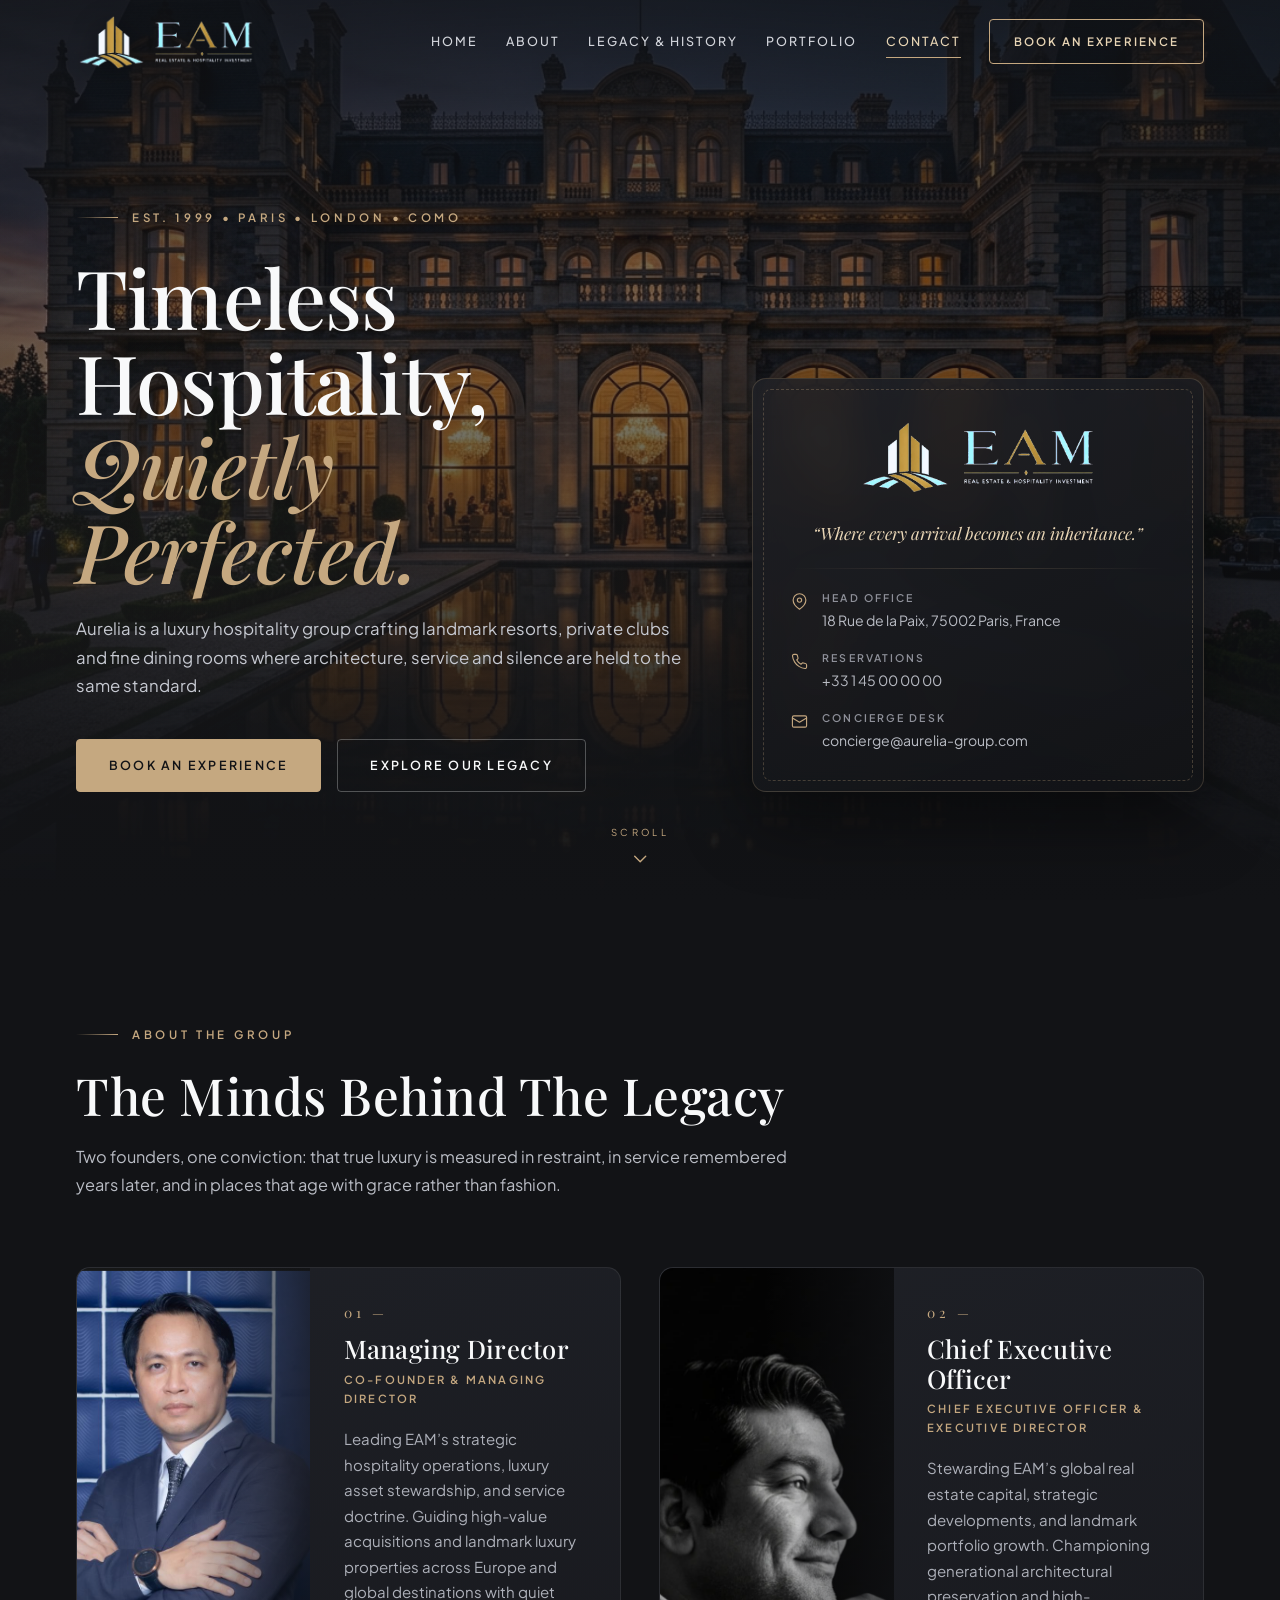
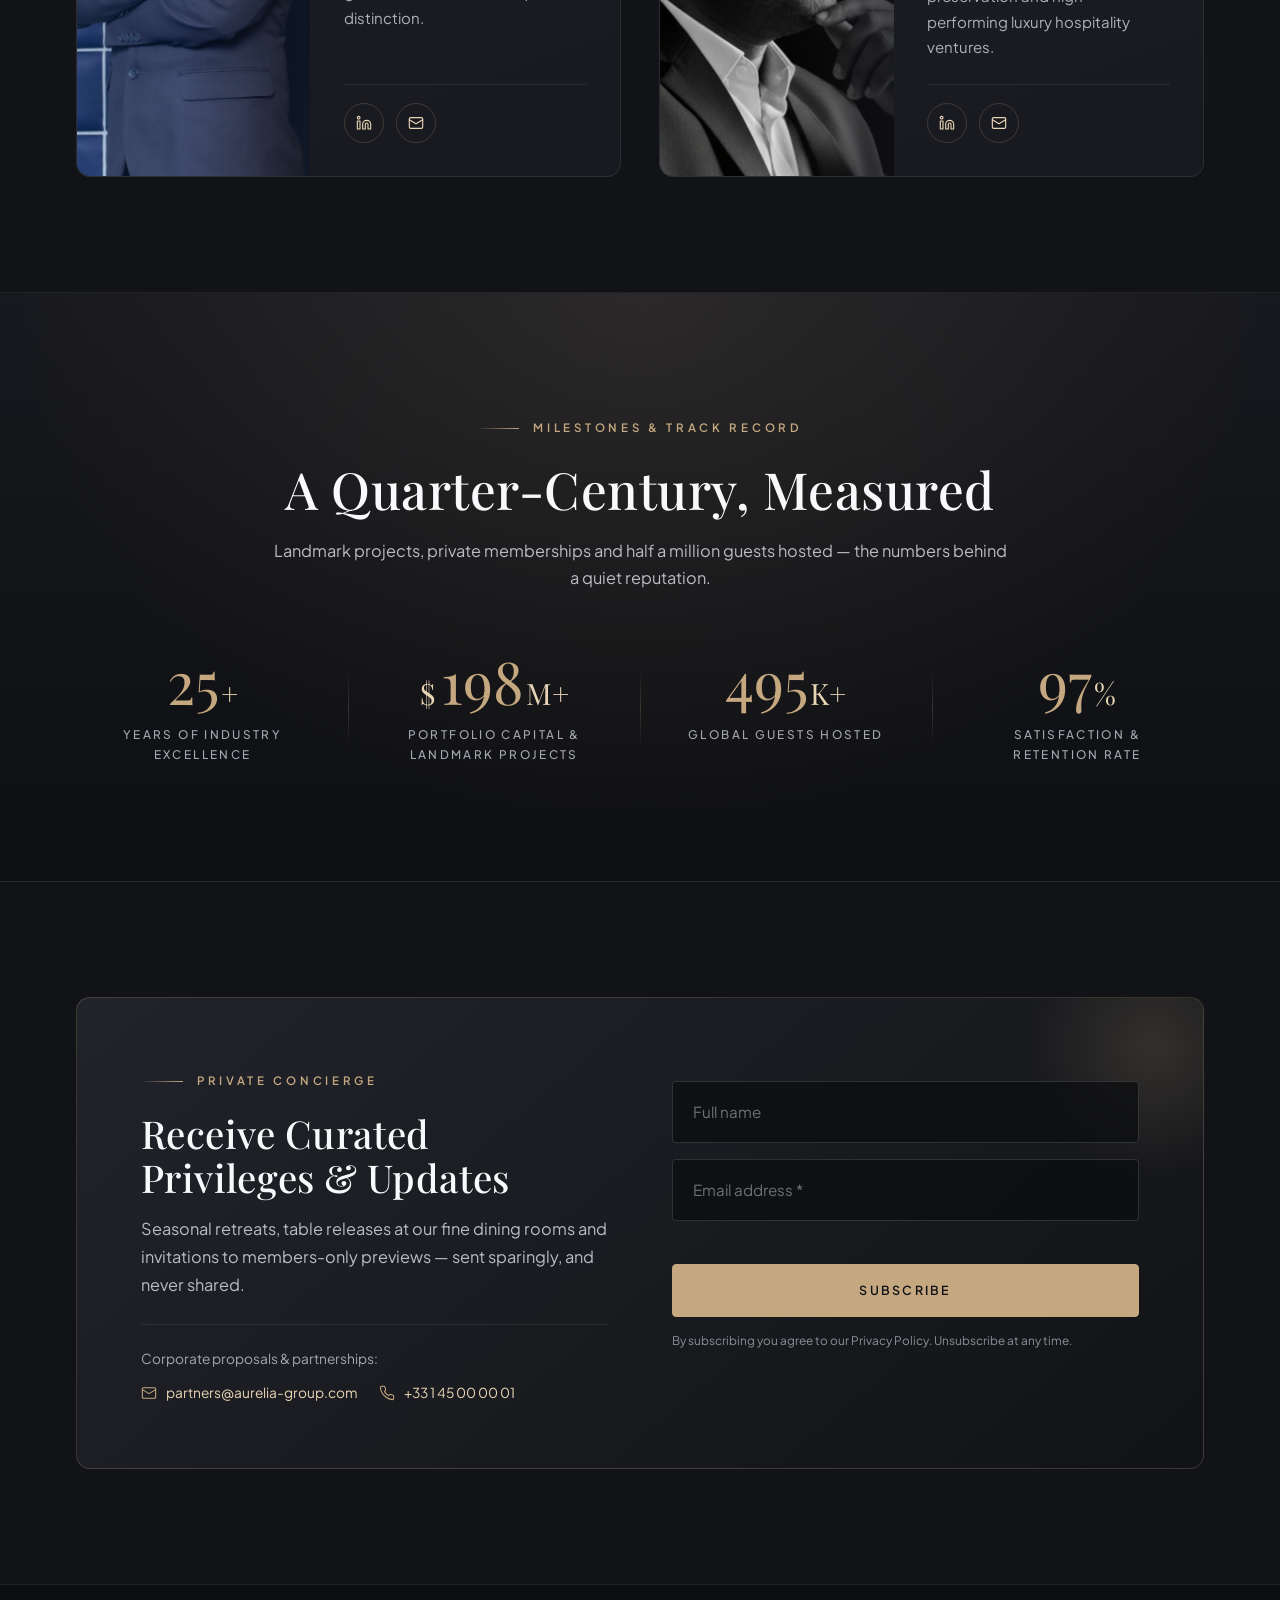
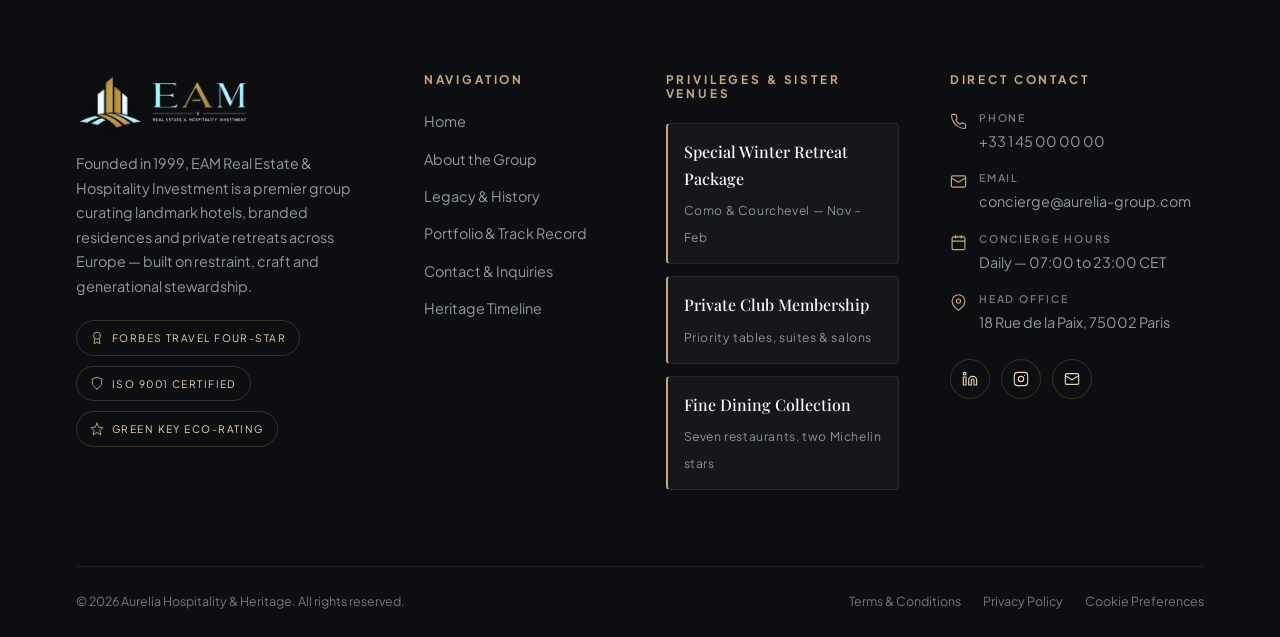
==== commit 8656b866: "Update leadership portraits in about us section with custom director images" ====
--- a/index.html
+++ b/index.html
@@ -123,24 +123,22 @@
           <!-- Director 1 -->
           <article class="director reveal">
             <div class="director__photo">
-              <img src="https://images.unsplash.com/photo-1573496359142-b8d87734a5a2?auto=format&amp;fit=crop&amp;w=900&amp;q=80"
-                   alt="Portrait of &Eacute;lodie Marchand, Co-Founder &amp; Managing Director" loading="lazy" width="600" height="800" />
+              <img src="assets/images/director-1.png"
+                   alt="Portrait of Managing Director" loading="lazy" width="600" height="800" />
             </div>
             <div class="director__body">
               <span class="director__index">01 &mdash;</span>
-              <h3 class="director__name">&Eacute;lodie Marchand</h3>
+              <h3 class="director__name">Managing Director</h3>
               <p class="director__role">Co-Founder &amp; Managing Director</p>
               <p class="director__bio">
-                Trained in Parisian hotel administration and shaped by a decade in grand maison
-                operations, &Eacute;lodie leads Aurelia&rsquo;s design ethics and service doctrine. Her
-                philosophy is simple &mdash; build slowly, staff generously, and never let a guest
-                feel the machinery behind the calm.
+                Leading EAM&rsquo;s strategic hospitality operations, luxury asset stewardship, and
+                service doctrine. Guiding high-value acquisitions and landmark luxury properties across Europe and global destinations with quiet distinction.
               </p>
               <div class="director__links">
-                <a class="icon-link" href="https://www.linkedin.com/" target="_blank" rel="noopener" aria-label="&Eacute;lodie Marchand on LinkedIn">
+                <a class="icon-link" href="https://www.linkedin.com/" target="_blank" rel="noopener" aria-label="Managing Director on LinkedIn">
                   <svg viewBox="0 0 24 24" fill="none" stroke="currentColor" stroke-width="1.7" stroke-linecap="round" stroke-linejoin="round" aria-hidden="true"><path d="M16 8a6 6 0 0 1 6 6v7h-4v-7a2 2 0 0 0-4 0v7h-4v-7a6 6 0 0 1 6-6z"/><rect x="2" y="9" width="4" height="12"/><circle cx="4" cy="4" r="2"/></svg>
                 </a>
-                <a class="icon-link" href="mailto:elodie@aurelia-group.com" aria-label="Email &Eacute;lodie Marchand">
+                <a class="icon-link" href="mailto:leadership@eam-group.com" aria-label="Email Managing Director">
                   <svg viewBox="0 0 24 24" fill="none" stroke="currentColor" stroke-width="1.7" stroke-linecap="round" stroke-linejoin="round" aria-hidden="true"><rect x="2" y="4" width="20" height="16" rx="2"/><path d="m22 7-10 6L2 7"/></svg>
                 </a>
               </div>
@@ -150,24 +148,22 @@
           <!-- Director 2 -->
           <article class="director reveal">
             <div class="director__photo">
-              <img src="https://images.unsplash.com/photo-1560250097-0b93528c311a?auto=format&amp;fit=crop&amp;w=900&amp;q=80"
-                   alt="Portrait of Julian Ashford-Vane, Chief Executive Officer" loading="lazy" width="600" height="800" />
+              <img src="assets/images/director-2.png"
+                   alt="Portrait of Chief Executive Officer" loading="lazy" width="600" height="800" />
             </div>
             <div class="director__body">
               <span class="director__index">02 &mdash;</span>
-              <h3 class="director__name">Julian Ashford-Vane</h3>
+              <h3 class="director__name">Chief Executive Officer</h3>
               <p class="director__role">Chief Executive Officer &amp; Executive Director</p>
               <p class="director__bio">
-                Julian stewards the group&rsquo;s capital, acquisitions and landmark developments
-                across Europe. An advocate for patient investment, he has guided Aurelia from a
-                single lakeside estate to a <strong>$200M+</strong> portfolio of heritage assets
-                and flagship properties.
+                Stewarding EAM&rsquo;s global real estate capital, strategic developments, and
+                landmark portfolio growth. Championing generational architectural preservation and high-performing luxury hospitality ventures.
               </p>
               <div class="director__links">
-                <a class="icon-link" href="https://www.linkedin.com/" target="_blank" rel="noopener" aria-label="Julian Ashford-Vane on LinkedIn">
+                <a class="icon-link" href="https://www.linkedin.com/" target="_blank" rel="noopener" aria-label="Chief Executive Officer on LinkedIn">
                   <svg viewBox="0 0 24 24" fill="none" stroke="currentColor" stroke-width="1.7" stroke-linecap="round" stroke-linejoin="round" aria-hidden="true"><path d="M16 8a6 6 0 0 1 6 6v7h-4v-7a2 2 0 0 0-4 0v7h-4v-7a6 6 0 0 1 6-6z"/><rect x="2" y="9" width="4" height="12"/><circle cx="4" cy="4" r="2"/></svg>
                 </a>
-                <a class="icon-link" href="mailto:julian@aurelia-group.com" aria-label="Email Julian Ashford-Vane">
+                <a class="icon-link" href="mailto:ceo@eam-group.com" aria-label="Email Chief Executive Officer">
                   <svg viewBox="0 0 24 24" fill="none" stroke="currentColor" stroke-width="1.7" stroke-linecap="round" stroke-linejoin="round" aria-hidden="true"><rect x="2" y="4" width="20" height="16" rx="2"/><path d="m22 7-10 6L2 7"/></svg>
                 </a>
               </div>
--- a/css/style.css
+++ b/css/style.css
@@ -641,13 +641,12 @@
   width: 100%;
   height: 100%;
   object-fit: cover;
-  filter: grayscale(35%) contrast(1.05);
+  object-position: top center;
   transition: transform 0.7s var(--ease), filter var(--fast);
 }
 
 .director:hover .director__photo img {
-  transform: scale(1.07);
-  filter: grayscale(0%) contrast(1.05);
+  transform: scale(1.05);
 }
 
 .director__photo::after {
